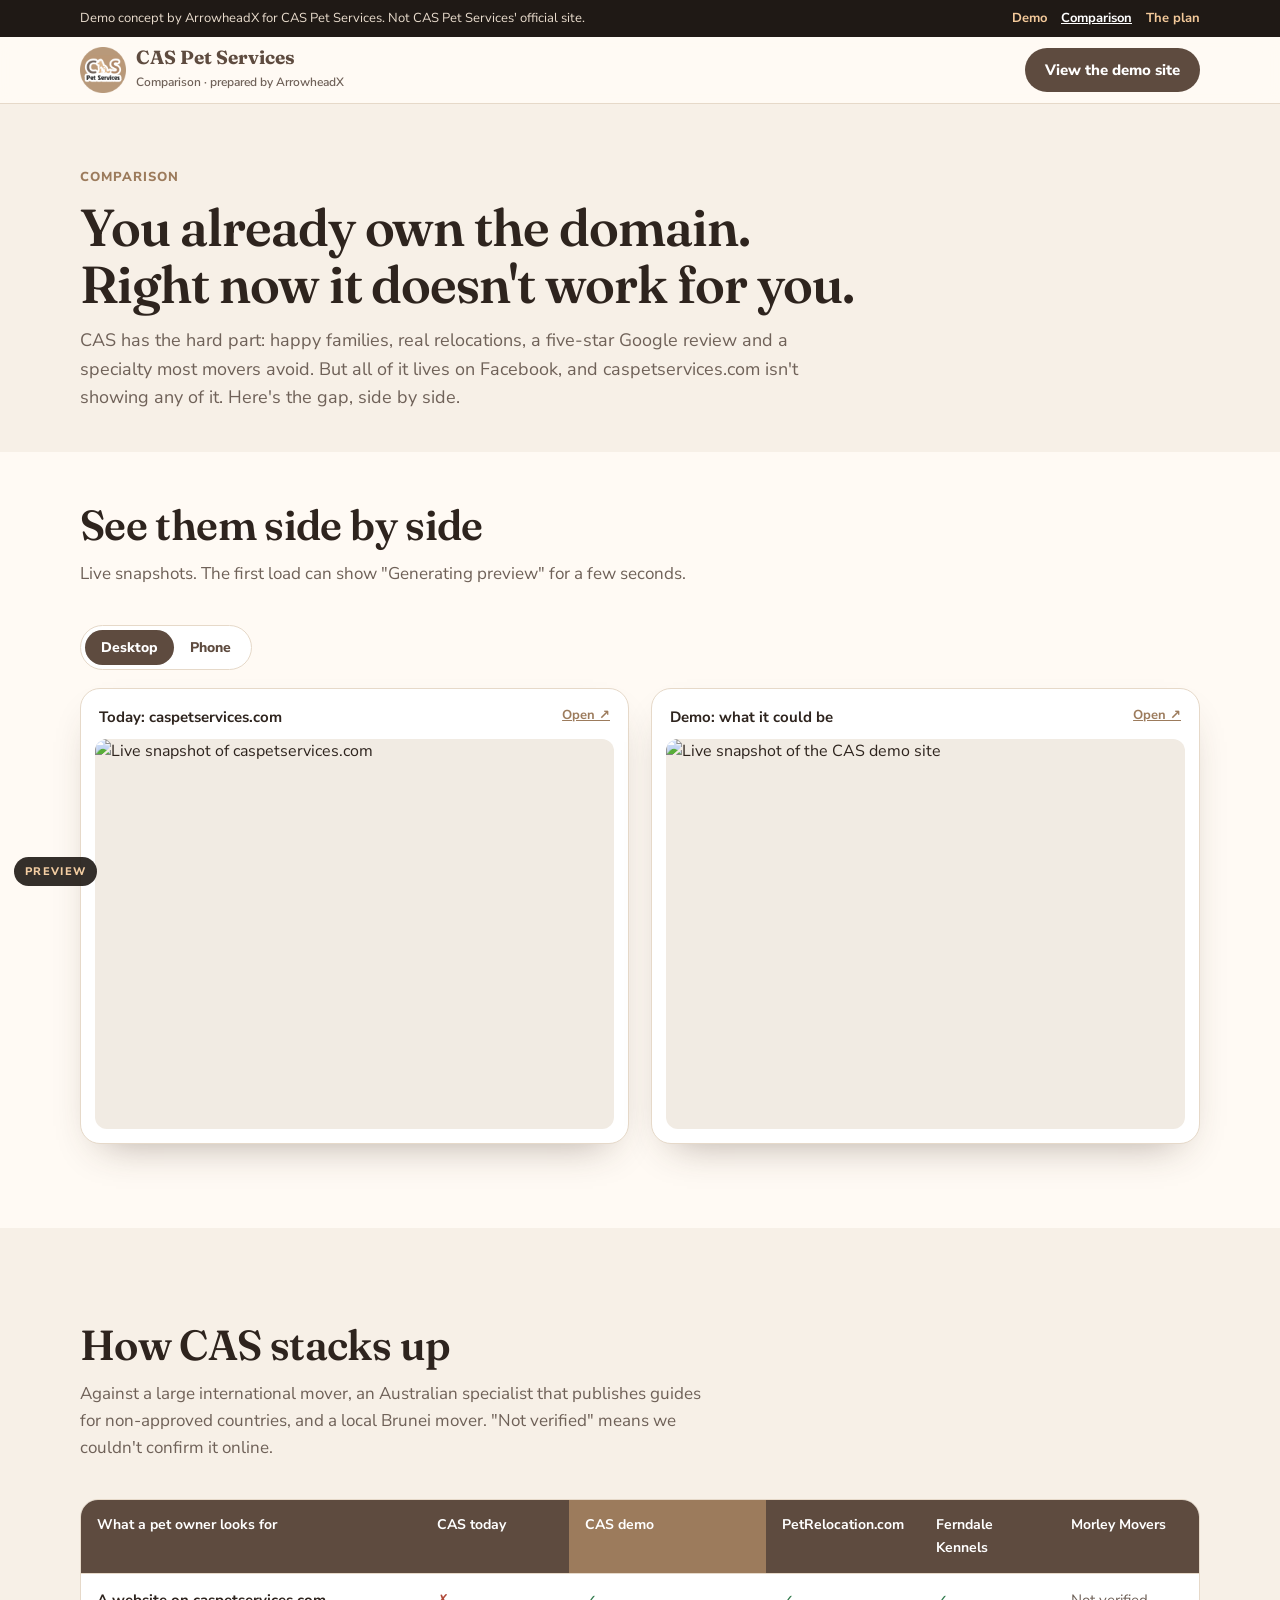
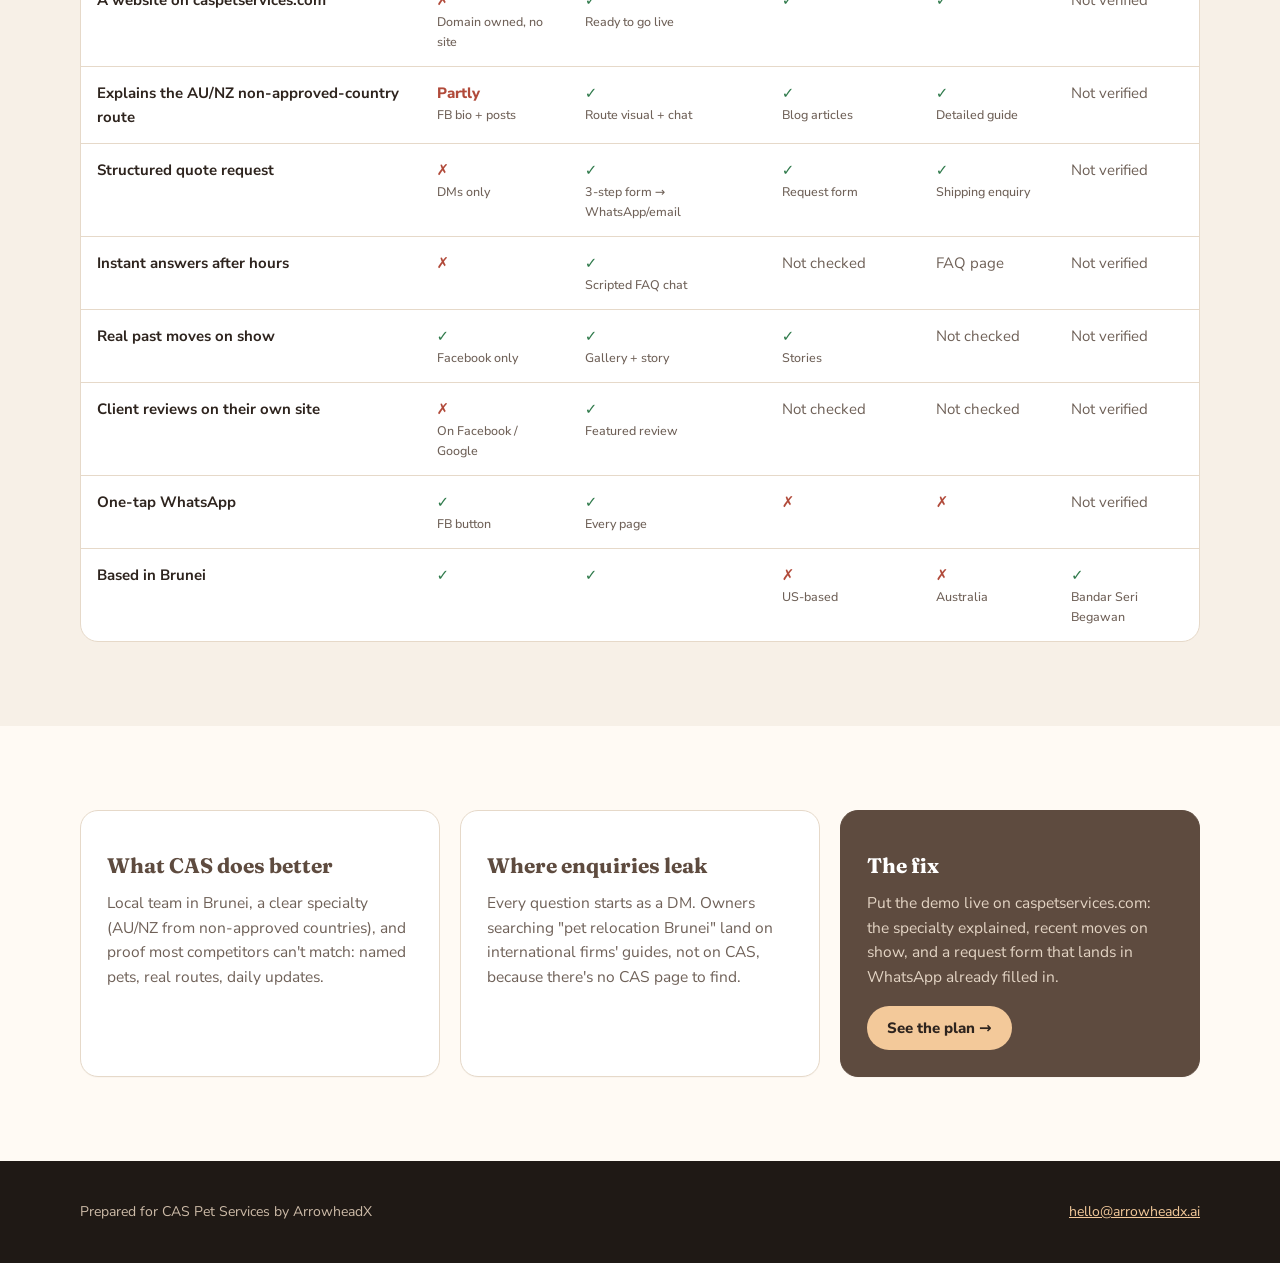
==== compare/index.html @ 69143967 "CAS Pet Services demo: index, compare, pitch Co-Authored-By: Claude Opus 5.5 <noreply@anthropic.com>" ====
<!doctype html>
<html lang="en">
<head>
<meta charset="utf-8">
<meta name="viewport" content="width=device-width,initial-scale=1">
<meta name="robots" content="noindex, nofollow">
<title>CAS Pet Services — Comparison (Demo)</title>
<meta name="description" content="Demo concept: International pet relocation from Brunei. Specialising in moves to Australia and New Zealand from non-approved countries.">
<link rel="icon" href="/img/logo.png">
<link rel="preconnect" href="https://fonts.googleapis.com"><link rel="preconnect" href="https://fonts.gstatic.com" crossorigin>
<link href="https://fonts.googleapis.com/css2?family=Fraunces:ital,opsz,wght@0,9..144,500;0,9..144,600;1,9..144,500&family=Nunito+Sans:opsz,wght@6..12,400;6..12,500;6..12,700;6..12,800&display=swap" rel="stylesheet">
<link rel="stylesheet" href="/styles.css">
</head>
<body>
<div class="demobar"><div class="wrap"><span>Demo concept by ArrowheadX for CAS Pet Services. Not CAS Pet Services' official site.</span><nav><a href="/">Demo</a><a href="/compare" aria-current="page">Comparison</a><a href="/pitch">The plan</a></nav></div></div>
<header class="site"><div class="wrap"><a class="brand" href="/"><img src="/img/logo.png" alt="CAS Pet Services logo"><span><b>CAS Pet Services</b><small>Comparison · prepared by ArrowheadX</small></span></a><a class="btn btn-primary" href="/">View the demo site</a></div></header>
<main>
<section class="page-hero"><div class="wrap"><span class="eyebrow">Comparison</span><h1>You already own the domain.<br>Right now it doesn't work for you.</h1>
<p>CAS has the hard part: happy families, real relocations, a five-star Google review and a specialty most movers avoid. But all of it lives on Facebook, and caspetservices.com isn't showing any of it. Here's the gap, side by side.</p></div></section>
<section style="padding-top:40px"><div class="wrap">
<div class="sec-head"><h2>See them side by side</h2><p>Live snapshots. The first load can show "Generating preview" for a few seconds.</p></div>
<div class="snap-toggle" role="group" aria-label="Snapshot size"><button aria-pressed="true" data-v="desk">Desktop</button><button aria-pressed="false" data-v="phone">Phone</button></div>
<div class="snaps" id="snaps"><div class="snap"><h3><span>Today: caspetservices.com</span><a href="https://caspetservices.com" target="_blank" rel="noopener">Open ↗</a></h3><div class="frame"><img loading="lazy" alt="Live snapshot of caspetservices.com" data-desk="https://s0.wp.com/mshots/v1/https%3A%2F%2Fcaspetservices.com?w=1280&h=960&vpw=1280&vph=960" data-phone="https://s0.wp.com/mshots/v1/https%3A%2F%2Fcaspetservices.com?w=390&h=844&vpw=390&vph=844" src="https://s0.wp.com/mshots/v1/https%3A%2F%2Fcaspetservices.com?w=1280&h=960&vpw=1280&vph=960"></div></div><div class="snap"><h3><span>Demo: what it could be</span><a href="https://cas-pet.demo.axaihq.app/" target="_blank" rel="noopener">Open ↗</a></h3><div class="frame"><img loading="lazy" alt="Live snapshot of the CAS demo site" data-desk="https://s0.wp.com/mshots/v1/https%3A%2F%2Fcas-pet.demo.axaihq.app%2F?w=1280&h=960&vpw=1280&vph=960" data-phone="https://s0.wp.com/mshots/v1/https%3A%2F%2Fcas-pet.demo.axaihq.app%2F?w=390&h=844&vpw=390&vph=844" src="https://s0.wp.com/mshots/v1/https%3A%2F%2Fcas-pet.demo.axaihq.app%2F?w=1280&h=960&vpw=1280&vph=960"></div></div></div>
</div></section>
<section class="alt"><div class="wrap">
<div class="sec-head"><h2>How CAS stacks up</h2><p>Against a large international mover, an Australian specialist that publishes guides for non-approved countries, and a local Brunei mover. "Not verified" means we couldn't confirm it online.</p></div>
<div class="tablewrap reveal"><table><thead><tr><th>What a pet owner looks for</th><th>CAS today</th><th class="us">CAS demo</th><th>PetRelocation.com</th><th>Ferndale Kennels</th><th>Morley Movers</th></tr></thead><tbody><tr><td><b>A website on caspetservices.com</b></td><td class="n">✗<small>Domain owned, no site</small></td><td class="y">✓<small>Ready to go live</small></td><td class="y">✓</td><td class="y">✓</td><td class="u">Not verified</td></tr><tr><td><b>Explains the AU/NZ non-approved-country route</b></td><td class="n">Partly<small>FB bio + posts</small></td><td class="y">✓<small>Route visual + chat</small></td><td class="y">✓<small>Blog articles</small></td><td class="y">✓<small>Detailed guide</small></td><td class="u">Not verified</td></tr><tr><td><b>Structured quote request</b></td><td class="n">✗<small>DMs only</small></td><td class="y">✓<small>3-step form → WhatsApp/email</small></td><td class="y">✓<small>Request form</small></td><td class="y">✓<small>Shipping enquiry</small></td><td class="u">Not verified</td></tr><tr><td><b>Instant answers after hours</b></td><td class="n">✗</td><td class="y">✓<small>Scripted FAQ chat</small></td><td class="u">Not checked</td><td class="u">FAQ page</td><td class="u">Not verified</td></tr><tr><td><b>Real past moves on show</b></td><td class="y">✓<small>Facebook only</small></td><td class="y">✓<small>Gallery + story</small></td><td class="y">✓<small>Stories</small></td><td class="u">Not checked</td><td class="u">Not verified</td></tr><tr><td><b>Client reviews on their own site</b></td><td class="n">✗<small>On Facebook / Google</small></td><td class="y">✓<small>Featured review</small></td><td class="u">Not checked</td><td class="u">Not checked</td><td class="u">Not verified</td></tr><tr><td><b>One-tap WhatsApp</b></td><td class="y">✓<small>FB button</small></td><td class="y">✓<small>Every page</small></td><td class="n">✗</td><td class="n">✗</td><td class="u">Not verified</td></tr><tr><td><b>Based in Brunei</b></td><td class="y">✓</td><td class="y">✓</td><td class="n">✗<small>US-based</small></td><td class="n">✗<small>Australia</small></td><td class="y">✓<small>Bandar Seri Begawan</small></td></tr></tbody></table></div>
</div></section>
<section><div class="wrap">
<div class="cards">
<div class="card reveal"><h3>What CAS does better</h3><p>Local team in Brunei, a clear specialty (AU/NZ from non-approved countries), and proof most competitors can't match: named pets, real routes, daily updates.</p></div>
<div class="card reveal"><h3>Where enquiries leak</h3><p>Every question starts as a DM. Owners searching "pet relocation Brunei" land on international firms' guides, not on CAS, because there's no CAS page to find.</p></div>
<div class="card feature reveal"><h3>The fix</h3><p>Put the demo live on caspetservices.com: the specialty explained, recent moves on show, and a request form that lands in WhatsApp already filled in.</p><a class="btn btn-primary" style="margin-top:16px;background:#f3c99a;color:#2e241e" href="/pitch">See the plan →</a></div>
</div></div></section>
</main>
<footer><div class="wrap"><span>Prepared for CAS Pet Services by ArrowheadX</span><span><a href="mailto:hello@arrowheadx.ai">hello@arrowheadx.ai</a></span></div></footer>
<span class="preview">Preview</span>
<script>
document.querySelectorAll('.snap-toggle button').forEach(function(b){b.addEventListener('click',function(){
var v=b.dataset.v;document.querySelectorAll('.snap-toggle button').forEach(function(x){x.setAttribute('aria-pressed',x===b)});
document.getElementById('snaps').classList.toggle('phone',v==='phone');
document.querySelectorAll('#snaps img').forEach(function(i){i.src=i.dataset[v]});});});
document.querySelectorAll('.reveal').forEach(function(e){e.classList.add('in')});
</script></body>
</html>
---- styles.css ----
:root{
  --tan:#b8987a; --tan-d:#9c7b5c; --brown:#5e4b3f; --ink:#2e241e; --muted:#6f6158;
  --cream:#f7f0e7; --paper:#fffaf4; --line:#e6d9c9; --sage:#7f9a84; --white:#fff;
  --r:18px; --shadow:0 18px 40px -22px rgba(62,44,30,.45);
  --serif:"Fraunces",Georgia,serif; --sans:"Nunito Sans",system-ui,-apple-system,Segoe UI,sans-serif;
}
*{box-sizing:border-box;margin:0;padding:0}
html{scroll-behavior:smooth}
body{font-family:var(--sans);color:var(--ink);background:var(--paper);line-height:1.6;-webkit-font-smoothing:antialiased}
img{max-width:100%;display:block}
a{color:inherit}
.wrap{width:min(1120px,100% - 32px);margin-inline:auto}

/* demo bar */
.demobar{background:#1f1915;color:#e9dccd;font-size:13px;padding:8px 0}
.demobar .wrap{display:flex;gap:14px;align-items:center;justify-content:space-between;flex-wrap:wrap}
.demobar nav{display:flex;gap:14px}
.demobar a{color:#f3c99a;text-decoration:none;font-weight:700}
.demobar a:hover{text-decoration:underline}
.demobar a[aria-current]{color:#fff;text-decoration:underline}

/* header */
header.site{position:sticky;top:0;z-index:40;background:rgba(255,250,244,.92);backdrop-filter:blur(10px);border-bottom:1px solid var(--line)}
header.site .wrap{display:flex;align-items:center;justify-content:space-between;gap:16px;padding:10px 0}
.brand{display:flex;align-items:center;gap:10px;text-decoration:none}
.brand img{width:46px;height:46px}
.brand b{font-family:var(--serif);font-size:19px;color:var(--brown);line-height:1.1}
.brand small{display:block;font-size:12px;color:var(--muted);font-weight:600}
.mainnav{display:flex;gap:22px;font-weight:700;font-size:15px}
.mainnav a{text-decoration:none;color:var(--brown)}
.mainnav a:hover{color:var(--tan-d)}
.btn{white-space:nowrap;display:inline-flex;align-items:center;gap:8px;border:0;border-radius:999px;padding:12px 20px;font:800 15px var(--sans);cursor:pointer;text-decoration:none;transition:transform .2s,box-shadow .2s,background .2s}
.btn:hover{transform:translateY(-2px)}
.btn-primary{background:var(--brown);color:#fff;box-shadow:var(--shadow)}
.btn-primary:hover{background:var(--ink)}
.btn-wa{background:#1f9d55;color:#fff}
.btn-wa:hover{background:#178246}
.btn-ghost{background:transparent;color:var(--brown);border:2px solid var(--brown)}
.btn svg{width:18px;height:18px}
@media (max-width:860px){.mainnav{display:none}}

/* hero */
.hero{background:radial-gradient(1200px 500px at 85% -10%,#ead7c1 0,transparent 60%),var(--cream);padding:72px 0 64px;overflow:hidden}
.hero .wrap{display:grid;grid-template-columns:1.1fr .9fr;gap:48px;align-items:center}
.eyebrow{display:inline-flex;gap:8px;align-items:center;font-weight:800;font-size:13px;letter-spacing:.08em;text-transform:uppercase;color:var(--tan-d)}
.hero h1{font-family:var(--serif);font-weight:600;font-size:clamp(36px,5.4vw,62px);line-height:1.04;color:var(--ink);margin:14px 0 18px;letter-spacing:-.02em}
.hero h1 em{color:var(--tan-d);font-style:italic}
.hero p.lead{font-size:19px;color:var(--muted);max-width:34em}
.hero .ctas{display:flex;gap:12px;flex-wrap:wrap;margin-top:28px}
.hero .facts{display:flex;gap:22px;flex-wrap:wrap;margin-top:30px;font-size:14px;color:var(--muted);font-weight:700}
.hero .facts span{display:flex;gap:6px;align-items:center}
.routecard{background:var(--white);border-radius:28px;padding:26px;box-shadow:var(--shadow);border:1px solid var(--line);position:relative}
.routecard h3{font-family:var(--serif);font-size:20px;color:var(--brown)}
.routecard .sub{font-size:14px;color:var(--muted);margin-bottom:12px}
.routesvg{width:100%;height:auto}
.routesvg .dash{stroke-dasharray:6 7;animation:dash 2.2s linear infinite}
.routesvg .plane{offset-path:path("M60 190 C 140 60, 260 60, 320 130 S 470 210, 520 80");animation:fly 7s ease-in-out infinite;offset-rotate:auto}
@keyframes dash{to{stroke-dashoffset:-26}}
@keyframes fly{0%{offset-distance:0%;opacity:0}8%{opacity:1}92%{opacity:1}100%{offset-distance:100%;opacity:0}}
.routecard .legend{display:grid;grid-template-columns:repeat(3,1fr);gap:8px;margin-top:8px;font-size:12.5px;text-align:center;color:var(--muted)}
.routecard .legend b{display:block;color:var(--ink);font-size:14px}
.routecard .badge{position:absolute;top:-14px;right:18px;background:var(--sage);color:#fff;font-weight:800;font-size:12px;padding:6px 12px;border-radius:999px}
@media (max-width:900px){.hero .wrap{grid-template-columns:1fr}.hero{padding:48px 0}}

/* sections */
section{padding:84px 0}
.sec-head{max-width:640px;margin-bottom:38px}
.sec-head h2{font-family:var(--serif);font-weight:600;font-size:clamp(28px,3.6vw,42px);line-height:1.1;letter-spacing:-.015em;margin:10px 0 12px}
.sec-head p{color:var(--muted);font-size:17px}
.alt{background:var(--cream)}

.cards{display:grid;grid-template-columns:repeat(3,1fr);gap:20px}
.card{background:var(--white);border:1px solid var(--line);border-radius:var(--r);padding:26px;box-shadow:0 1px 0 rgba(0,0,0,.02)}
.card h3{font-family:var(--serif);font-size:21px;margin:12px 0 8px;color:var(--brown)}
.card p{color:var(--muted);font-size:15.5px}
.card .ico{width:46px;height:46px;border-radius:14px;background:var(--cream);display:grid;place-items:center;color:var(--tan-d)}
.card .ico svg{width:24px;height:24px}
.card.feature{background:var(--brown);color:#f5ebe0;border-color:var(--brown)}
.card.feature h3{color:#fff}.card.feature p{color:#e3d4c4}
.card.feature .ico{background:rgba(255,255,255,.12);color:#f3c99a}
.tag{display:inline-block;font-size:12px;font-weight:800;padding:4px 10px;border-radius:999px;background:#efe3d5;color:var(--brown);margin-top:12px}
.card.feature .tag{background:rgba(255,255,255,.14);color:#fff}
@media (max-width:860px){.cards{grid-template-columns:1fr}}

/* steps */
.steps{display:grid;grid-template-columns:repeat(4,1fr);gap:18px;counter-reset:s}
.step{position:relative;background:var(--white);border-radius:var(--r);padding:24px 22px;border:1px solid var(--line)}
.step::before{counter-increment:s;content:counter(s);font-family:var(--serif);font-size:44px;color:var(--tan);line-height:1}
.step h3{font-size:17px;margin:10px 0 6px}
.step p{font-size:15px;color:var(--muted)}
.note{margin-top:22px;font-size:14px;color:var(--muted);background:#fff;border-left:4px solid var(--tan);padding:12px 16px;border-radius:8px}
@media (max-width:900px){.steps{grid-template-columns:1fr 1fr}}
@media (max-width:560px){.steps{grid-template-columns:1fr}}

/* stories */
.story{display:grid;grid-template-columns:1.3fr 1fr;gap:28px;align-items:center;background:var(--white);border-radius:24px;padding:22px;border:1px solid var(--line);box-shadow:var(--shadow)}
.story .pics{display:grid;grid-template-columns:1fr 1fr;gap:10px}
.story .pics img{border-radius:14px;width:100%;aspect-ratio:1.1;object-fit:cover}
.story .pics img:first-child{grid-column:1/-1;aspect-ratio:2/1}
.story h3{font-family:var(--serif);font-size:28px;color:var(--brown);margin:8px 0}
.story p{color:var(--muted)}
.route-pill{display:inline-flex;gap:8px;align-items:center;font-weight:800;background:var(--cream);padding:6px 14px;border-radius:999px;font-size:14px}
@media (max-width:860px){.story{grid-template-columns:1fr}}

/* form */
.formwrap{display:grid;grid-template-columns:.85fr 1.15fr;gap:40px;align-items:start}
.formside .card{margin-top:18px}
.req{background:var(--white);border-radius:24px;padding:28px;border:1px solid var(--line);box-shadow:var(--shadow)}
.progress{display:flex;gap:8px;margin-bottom:22px}
.progress span{flex:1;height:6px;border-radius:6px;background:var(--line);transition:background .3s}
.progress span.on{background:var(--tan-d)}
.req fieldset{border:0;display:none}
.req fieldset.active{display:block;animation:fade .35s ease}
@keyframes fade{from{opacity:0;transform:translateY(8px)}to{opacity:1;transform:none}}
.req legend{font-family:var(--serif);font-size:22px;color:var(--brown);margin-bottom:14px}
.grid2{display:grid;grid-template-columns:1fr 1fr;gap:14px}
@media (max-width:560px){.grid2{grid-template-columns:1fr}}
label{display:block;font-weight:700;font-size:14px;margin-bottom:12px}
label .hint{font-weight:500;color:var(--muted);font-size:12.5px}
input,select,textarea{width:100%;margin-top:6px;font:500 15px var(--sans);padding:12px 14px;border:1.5px solid var(--line);border-radius:12px;background:var(--paper);color:var(--ink)}
input:focus,select:focus,textarea:focus{outline:none;border-color:var(--tan-d);box-shadow:0 0 0 4px rgba(184,152,122,.2)}
.chips{display:flex;gap:8px;flex-wrap:wrap;margin-top:6px}
.chips label{margin:0}
.chips input{position:absolute;opacity:0;width:1px;height:1px}
.chips span{display:inline-block;padding:9px 14px;border:1.5px solid var(--line);border-radius:999px;font-weight:700;font-size:14px;cursor:pointer;background:var(--paper)}
.chips input:checked+span{background:var(--brown);color:#fff;border-color:var(--brown)}
.chips input:focus-visible+span{box-shadow:0 0 0 4px rgba(184,152,122,.35)}
.formnav{display:flex;justify-content:space-between;gap:10px;margin-top:10px}
.callout{background:#fdf3e4;border:1px solid #f0d9b8;border-radius:12px;padding:12px 14px;font-size:14px;color:#7a5a32;margin:4px 0 14px;display:none}
.callout.show{display:block}
.summary{display:none}
.summary.show{display:block;animation:fade .35s ease}
.summary pre{white-space:pre-wrap;font:500 14px/1.55 var(--sans);background:var(--cream);border-radius:12px;padding:16px;margin:14px 0}
.summary .row{display:flex;gap:10px;flex-wrap:wrap}
@media (max-width:900px){.formwrap{grid-template-columns:1fr}}

/* contact */
.contact{display:grid;grid-template-columns:repeat(4,1fr);gap:16px}
.contact .card a{font-weight:800;text-decoration:none;color:var(--brown)}
.contact .card a:hover{text-decoration:underline}
@media (max-width:900px){.contact{grid-template-columns:1fr 1fr}}
@media (max-width:520px){.contact{grid-template-columns:1fr}}

footer{background:#1f1915;color:#cdbba8;padding:40px 0;font-size:14px}
footer .wrap{display:flex;justify-content:space-between;gap:16px;flex-wrap:wrap;align-items:center}
footer a{color:#f3c99a}
.preview{position:fixed;left:14px;bottom:14px;z-index:60;background:#1f1915;color:#f3c99a;font:800 11px var(--sans);letter-spacing:.12em;text-transform:uppercase;padding:7px 11px;border-radius:999px;opacity:.9}

/* chat */
.chat-fab{position:fixed;right:18px;bottom:18px;z-index:70;width:62px;height:62px;border-radius:50%;border:0;background:var(--brown);color:#fff;box-shadow:var(--shadow);cursor:pointer;display:grid;place-items:center}
.chat-fab svg{width:28px;height:28px}
.chat-fab .dot{position:absolute;top:6px;right:6px;width:13px;height:13px;border-radius:50%;background:#3fbf6f;border:2px solid #fff}
.chat{position:fixed;right:18px;bottom:92px;z-index:70;width:min(370px,calc(100vw - 32px));height:min(540px,calc(100vh - 130px));background:#fff;border-radius:22px;box-shadow:0 30px 60px -20px rgba(40,28,20,.5);display:flex;flex-direction:column;overflow:hidden;transform:translateY(16px) scale(.97);opacity:0;pointer-events:none;transition:.25s}
.chat.open{transform:none;opacity:1;pointer-events:auto}
.chat-head{background:var(--brown);color:#fff;padding:14px 16px;display:flex;gap:10px;align-items:center}
.chat-head img{width:38px;height:38px}
.chat-head b{display:block;font-size:15px}.chat-head small{font-size:12px;opacity:.85}
.chat-head button{margin-left:auto;background:none;border:0;color:#fff;font-size:22px;cursor:pointer}
.chat-body{flex:1;overflow-y:auto;padding:14px;display:flex;flex-direction:column;gap:10px;background:var(--paper)}
.msg{max-width:86%;padding:10px 13px;border-radius:16px;font-size:14.5px;line-height:1.45}
.msg.bot{background:#fff;border:1px solid var(--line);border-bottom-left-radius:4px}
.msg.me{background:var(--brown);color:#fff;align-self:flex-end;border-bottom-right-radius:4px}
.msg a{color:var(--tan-d);font-weight:800}
.quick{display:flex;flex-wrap:wrap;gap:6px}
.quick button{border:1.5px solid var(--line);background:#fff;border-radius:999px;padding:6px 11px;font:700 13px var(--sans);cursor:pointer;color:var(--brown)}
.chat form{display:flex;border-top:1px solid var(--line)}
.chat input{margin:0;border:0;border-radius:0;background:#fff}
.chat form button{border:0;background:none;padding:0 16px;font-weight:800;color:var(--brown);cursor:pointer}

/* reveal */
.reveal{opacity:0;transform:translateY(18px);transition:opacity .7s ease,transform .7s ease}
.reveal.in{opacity:1;transform:none}
@media (prefers-reduced-motion:reduce){
  *,*::before,*::after{animation:none!important;transition:none!important;scroll-behavior:auto!important}
  .reveal{opacity:1;transform:none}
  .routesvg .plane{display:none}
}
.sr{position:absolute;width:1px;height:1px;overflow:hidden;clip:rect(0 0 0 0)}
:focus-visible{outline:3px solid var(--tan-d);outline-offset:2px}

/* compare + pitch shared */
.page-hero{background:var(--cream);padding:60px 0 40px}
.page-hero h1{font-family:var(--serif);font-size:clamp(32px,4.6vw,52px);line-height:1.08;font-weight:600;letter-spacing:-.02em;margin:10px 0 14px}
.page-hero p{color:var(--muted);font-size:18px;max-width:42em}
.snap-toggle{display:inline-flex;background:#fff;border:1px solid var(--line);border-radius:999px;padding:4px;margin-bottom:18px}
.snap-toggle button{border:0;background:none;padding:8px 16px;border-radius:999px;font:800 14px var(--sans);cursor:pointer;color:var(--brown)}
.snap-toggle button[aria-pressed=true]{background:var(--brown);color:#fff}
.snaps{display:grid;grid-template-columns:1fr 1fr;gap:22px}
.snap{background:#fff;border:1px solid var(--line);border-radius:20px;padding:14px;box-shadow:var(--shadow)}
.snap h3{font-size:15px;margin:2px 4px 10px;display:flex;justify-content:space-between;gap:8px;flex-wrap:wrap}
.snap h3 a{font-size:13px;color:var(--tan-d)}
.frame{border-radius:12px;overflow:hidden;background:#f1ebe3;aspect-ratio:4/3;display:grid;place-items:center}
.frame img{width:100%;height:100%;object-fit:cover;object-position:top}
.snaps.phone .frame{aspect-ratio:9/16;max-width:300px;margin:0 auto}
@media (max-width:760px){.snaps{grid-template-columns:1fr}}
.tablewrap{overflow-x:auto;border:1px solid var(--line);border-radius:18px;background:#fff}
table{width:100%;border-collapse:collapse;min-width:720px;font-size:15px}
th,td{padding:14px 16px;border-bottom:1px solid var(--line);text-align:left;vertical-align:top}
thead th{background:var(--brown);color:#fff;font-size:14px}
thead th.us{background:var(--tan-d)}
tbody tr:last-child td{border-bottom:0}
td.y{color:#2f7a4b;font-weight:800}td.n{color:#b14a3a;font-weight:800}td.u{color:var(--muted)}
td small{display:block;color:var(--muted);font-weight:500}
.plan{display:grid;grid-template-columns:repeat(3,1fr);gap:20px;counter-reset:p}
.plan .card::before{counter-increment:p;content:"Step " counter(p);font-weight:800;font-size:13px;letter-spacing:.08em;text-transform:uppercase;color:var(--tan-d)}
.plan ul{margin:12px 0 0 18px;color:var(--muted);font-size:15px}
.plan li{margin:4px 0}
@media (max-width:860px){.plan{grid-template-columns:1fr}}
.cta-band{background:var(--brown);color:#f5ebe0;border-radius:28px;padding:40px;display:flex;justify-content:space-between;gap:24px;align-items:center;flex-wrap:wrap}
.cta-band h2{font-family:var(--serif);font-size:32px;color:#fff;font-weight:600}
.cta-band .btn-primary{background:#f3c99a;color:var(--ink)}
.steps.five{grid-template-columns:repeat(5,1fr)}
@media (max-width:1000px){.steps.five{grid-template-columns:1fr 1fr}}
@media (max-width:560px){.steps.five{grid-template-columns:1fr}}
.card .ico{font-size:22px}
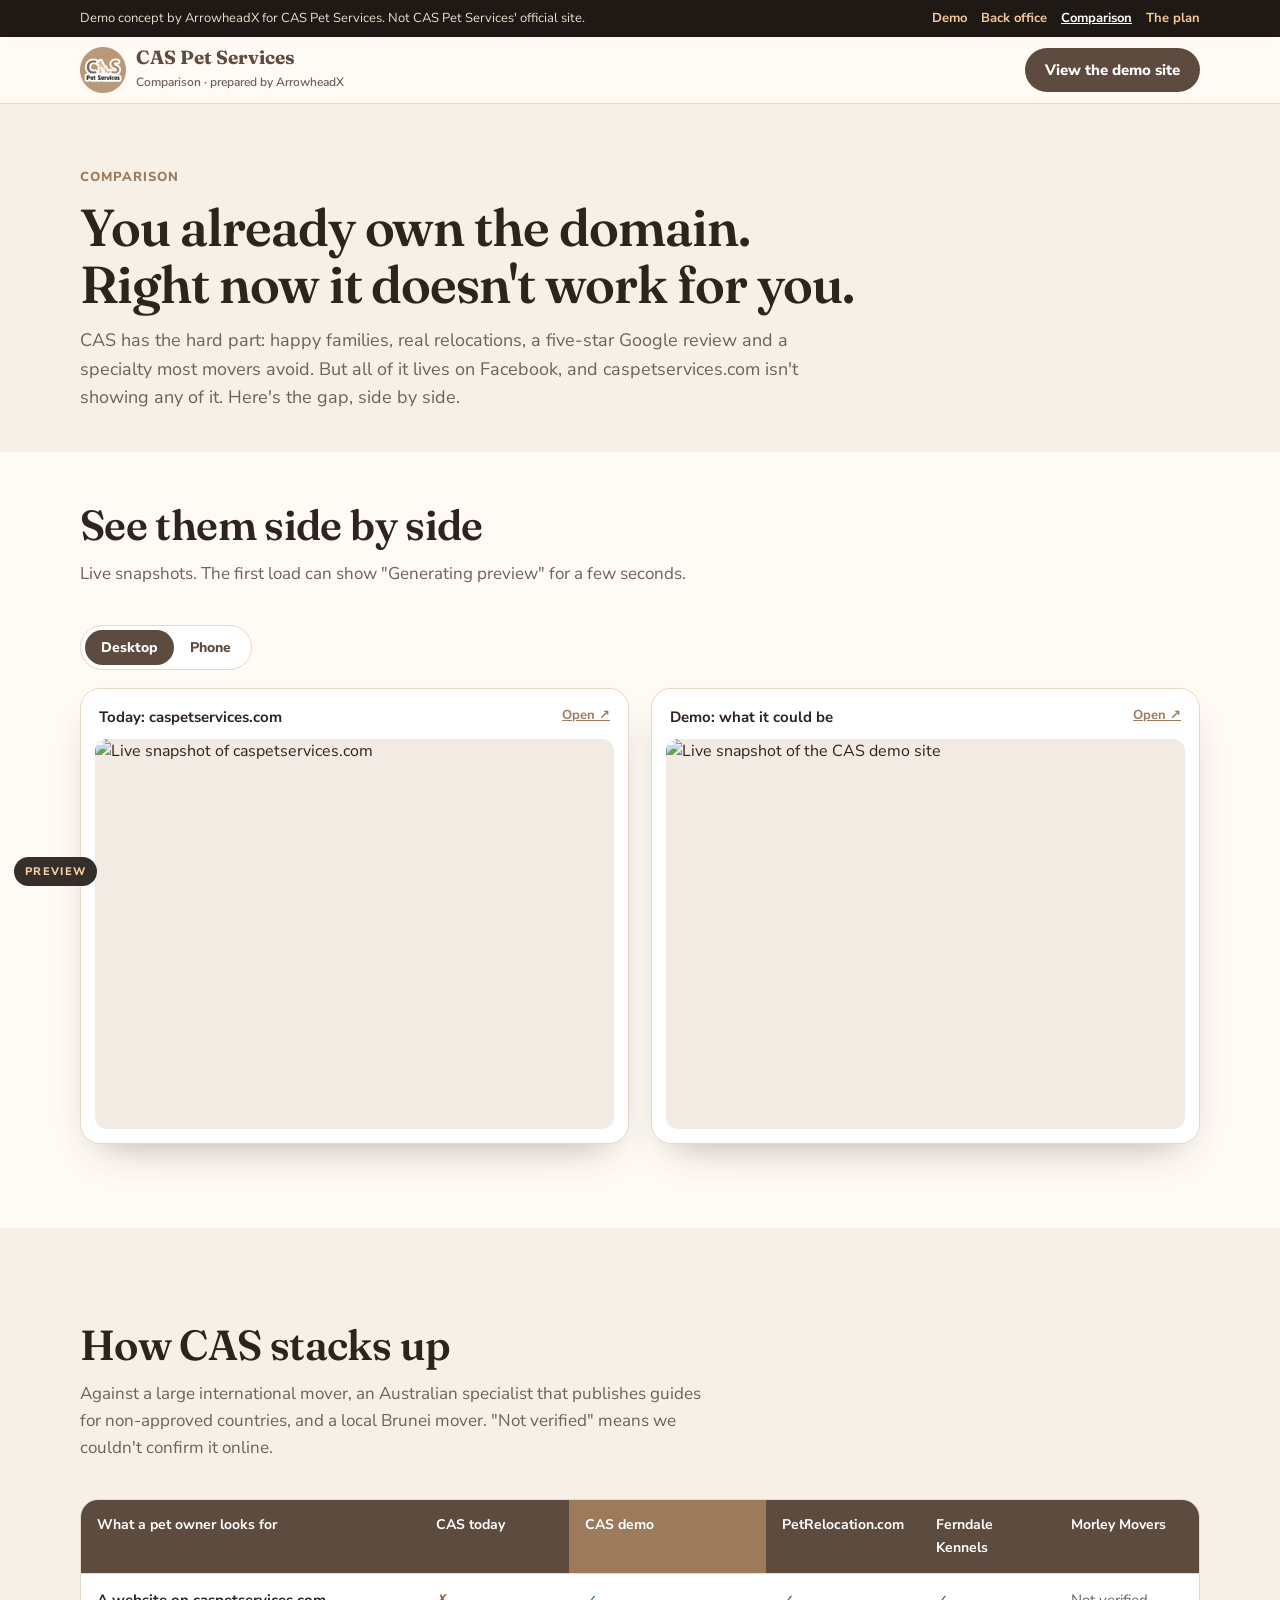
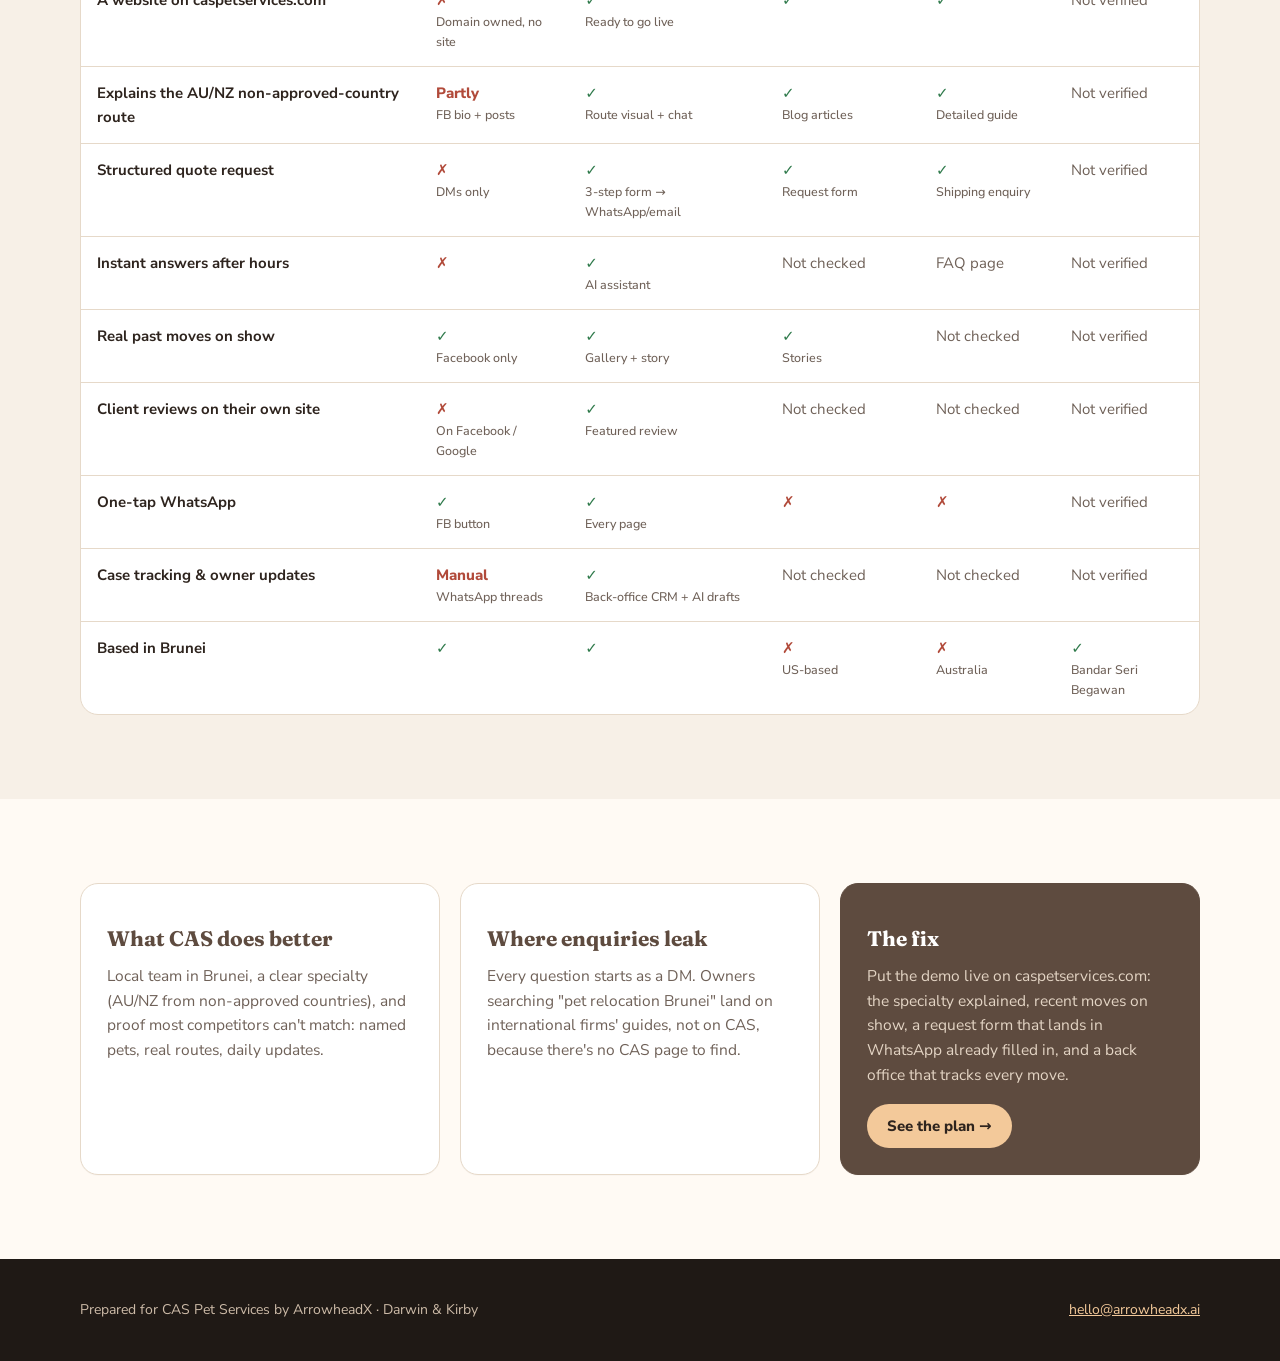
==== commit 31df1f2b: "Animated hero, UK route, AI services section, back-office CRM demo, Kirby credit Co-Authored-By: Cla" ====
--- a/compare/index.html
+++ b/compare/index.html
@@ -12,7 +12,7 @@
 <link rel="stylesheet" href="/styles.css">
 </head>
 <body>
-<div class="demobar"><div class="wrap"><span>Demo concept by ArrowheadX for CAS Pet Services. Not CAS Pet Services' official site.</span><nav><a href="/">Demo</a><a href="/compare" aria-current="page">Comparison</a><a href="/pitch">The plan</a></nav></div></div>
+<div class="demobar"><div class="wrap"><span>Demo concept by ArrowheadX for CAS Pet Services. Not CAS Pet Services' official site.</span><nav><a href="/">Demo</a><a href="/crm">Back office</a><a href="/compare" aria-current="page">Comparison</a><a href="/pitch">The plan</a></nav></div></div>
 <header class="site"><div class="wrap"><a class="brand" href="/"><img src="/img/logo.png" alt="CAS Pet Services logo"><span><b>CAS Pet Services</b><small>Comparison · prepared by ArrowheadX</small></span></a><a class="btn btn-primary" href="/">View the demo site</a></div></header>
 <main>
 <section class="page-hero"><div class="wrap"><span class="eyebrow">Comparison</span><h1>You already own the domain.<br>Right now it doesn't work for you.</h1>
@@ -24,16 +24,16 @@
 </div></section>
 <section class="alt"><div class="wrap">
 <div class="sec-head"><h2>How CAS stacks up</h2><p>Against a large international mover, an Australian specialist that publishes guides for non-approved countries, and a local Brunei mover. "Not verified" means we couldn't confirm it online.</p></div>
-<div class="tablewrap reveal"><table><thead><tr><th>What a pet owner looks for</th><th>CAS today</th><th class="us">CAS demo</th><th>PetRelocation.com</th><th>Ferndale Kennels</th><th>Morley Movers</th></tr></thead><tbody><tr><td><b>A website on caspetservices.com</b></td><td class="n">✗<small>Domain owned, no site</small></td><td class="y">✓<small>Ready to go live</small></td><td class="y">✓</td><td class="y">✓</td><td class="u">Not verified</td></tr><tr><td><b>Explains the AU/NZ non-approved-country route</b></td><td class="n">Partly<small>FB bio + posts</small></td><td class="y">✓<small>Route visual + chat</small></td><td class="y">✓<small>Blog articles</small></td><td class="y">✓<small>Detailed guide</small></td><td class="u">Not verified</td></tr><tr><td><b>Structured quote request</b></td><td class="n">✗<small>DMs only</small></td><td class="y">✓<small>3-step form → WhatsApp/email</small></td><td class="y">✓<small>Request form</small></td><td class="y">✓<small>Shipping enquiry</small></td><td class="u">Not verified</td></tr><tr><td><b>Instant answers after hours</b></td><td class="n">✗</td><td class="y">✓<small>Scripted FAQ chat</small></td><td class="u">Not checked</td><td class="u">FAQ page</td><td class="u">Not verified</td></tr><tr><td><b>Real past moves on show</b></td><td class="y">✓<small>Facebook only</small></td><td class="y">✓<small>Gallery + story</small></td><td class="y">✓<small>Stories</small></td><td class="u">Not checked</td><td class="u">Not verified</td></tr><tr><td><b>Client reviews on their own site</b></td><td class="n">✗<small>On Facebook / Google</small></td><td class="y">✓<small>Featured review</small></td><td class="u">Not checked</td><td class="u">Not checked</td><td class="u">Not verified</td></tr><tr><td><b>One-tap WhatsApp</b></td><td class="y">✓<small>FB button</small></td><td class="y">✓<small>Every page</small></td><td class="n">✗</td><td class="n">✗</td><td class="u">Not verified</td></tr><tr><td><b>Based in Brunei</b></td><td class="y">✓</td><td class="y">✓</td><td class="n">✗<small>US-based</small></td><td class="n">✗<small>Australia</small></td><td class="y">✓<small>Bandar Seri Begawan</small></td></tr></tbody></table></div>
+<div class="tablewrap reveal"><table><thead><tr><th>What a pet owner looks for</th><th>CAS today</th><th class="us">CAS demo</th><th>PetRelocation.com</th><th>Ferndale Kennels</th><th>Morley Movers</th></tr></thead><tbody><tr><td><b>A website on caspetservices.com</b></td><td class="n">✗<small>Domain owned, no site</small></td><td class="y">✓<small>Ready to go live</small></td><td class="y">✓</td><td class="y">✓</td><td class="u">Not verified</td></tr><tr><td><b>Explains the AU/NZ non-approved-country route</b></td><td class="n">Partly<small>FB bio + posts</small></td><td class="y">✓<small>Route visual + chat</small></td><td class="y">✓<small>Blog articles</small></td><td class="y">✓<small>Detailed guide</small></td><td class="u">Not verified</td></tr><tr><td><b>Structured quote request</b></td><td class="n">✗<small>DMs only</small></td><td class="y">✓<small>3-step form → WhatsApp/email</small></td><td class="y">✓<small>Request form</small></td><td class="y">✓<small>Shipping enquiry</small></td><td class="u">Not verified</td></tr><tr><td><b>Instant answers after hours</b></td><td class="n">✗</td><td class="y">✓<small>AI assistant</small></td><td class="u">Not checked</td><td class="u">FAQ page</td><td class="u">Not verified</td></tr><tr><td><b>Real past moves on show</b></td><td class="y">✓<small>Facebook only</small></td><td class="y">✓<small>Gallery + story</small></td><td class="y">✓<small>Stories</small></td><td class="u">Not checked</td><td class="u">Not verified</td></tr><tr><td><b>Client reviews on their own site</b></td><td class="n">✗<small>On Facebook / Google</small></td><td class="y">✓<small>Featured review</small></td><td class="u">Not checked</td><td class="u">Not checked</td><td class="u">Not verified</td></tr><tr><td><b>One-tap WhatsApp</b></td><td class="y">✓<small>FB button</small></td><td class="y">✓<small>Every page</small></td><td class="n">✗</td><td class="n">✗</td><td class="u">Not verified</td></tr><tr><td><b>Case tracking &amp; owner updates</b></td><td class="n">Manual<small>WhatsApp threads</small></td><td class="y">✓<small>Back-office CRM + AI drafts</small></td><td class="u">Not checked</td><td class="u">Not checked</td><td class="u">Not verified</td></tr><tr><td><b>Based in Brunei</b></td><td class="y">✓</td><td class="y">✓</td><td class="n">✗<small>US-based</small></td><td class="n">✗<small>Australia</small></td><td class="y">✓<small>Bandar Seri Begawan</small></td></tr></tbody></table></div>
 </div></section>
 <section><div class="wrap">
 <div class="cards">
 <div class="card reveal"><h3>What CAS does better</h3><p>Local team in Brunei, a clear specialty (AU/NZ from non-approved countries), and proof most competitors can't match: named pets, real routes, daily updates.</p></div>
 <div class="card reveal"><h3>Where enquiries leak</h3><p>Every question starts as a DM. Owners searching "pet relocation Brunei" land on international firms' guides, not on CAS, because there's no CAS page to find.</p></div>
-<div class="card feature reveal"><h3>The fix</h3><p>Put the demo live on caspetservices.com: the specialty explained, recent moves on show, and a request form that lands in WhatsApp already filled in.</p><a class="btn btn-primary" style="margin-top:16px;background:#f3c99a;color:#2e241e" href="/pitch">See the plan →</a></div>
+<div class="card feature reveal"><h3>The fix</h3><p>Put the demo live on caspetservices.com: the specialty explained, recent moves on show, a request form that lands in WhatsApp already filled in, and a back office that tracks every move.</p><a class="btn btn-primary" style="margin-top:16px;background:#f3c99a;color:#2e241e" href="/pitch">See the plan →</a></div>
 </div></div></section>
 </main>
-<footer><div class="wrap"><span>Prepared for CAS Pet Services by ArrowheadX</span><span><a href="mailto:hello@arrowheadx.ai">hello@arrowheadx.ai</a></span></div></footer>
+<footer><div class="wrap"><span>Prepared for CAS Pet Services by ArrowheadX · Darwin &amp; Kirby</span><span><a href="mailto:hello@arrowheadx.ai">hello@arrowheadx.ai</a></span></div></footer>
 <span class="preview">Preview</span>
 <script>
 document.querySelectorAll('.snap-toggle button').forEach(function(b){b.addEventListener('click',function(){
--- a/styles.css
+++ b/styles.css
@@ -213,3 +213,143 @@
 @media (max-width:1000px){.steps.five{grid-template-columns:1fr 1fr}}
 @media (max-width:560px){.steps.five{grid-template-columns:1fr}}
 .card .ico{font-size:22px}
+
+/* ===== animated hero ===== */
+.hero2{position:relative;overflow:hidden;min-height:min(820px,100svh);display:flex;flex-direction:column;justify-content:center;
+  background:linear-gradient(180deg,#f3e6d6 0%,#f7efe5 45%,#fbf6ef 100%);padding:56px 0 0}
+.sky{position:absolute;inset:0;pointer-events:none}
+.cloud{position:absolute;height:46px;border-radius:999px;background:#fff;opacity:.75;filter:blur(.3px);animation:drift linear infinite}
+.cloud::before,.cloud::after{content:"";position:absolute;background:#fff;border-radius:50%}
+.cloud::before{width:56%;height:150%;left:14%;bottom:30%}
+.cloud::after{width:36%;height:120%;right:14%;bottom:36%}
+.c1{width:180px;top:12%;left:-200px;animation-duration:60s}
+.c2{width:120px;top:30%;left:-140px;animation-duration:44s;animation-delay:-20s;opacity:.55}
+.c3{width:220px;top:6%;left:-240px;animation-duration:80s;animation-delay:-50s;opacity:.6}
+.c4{width:140px;top:58%;left:-160px;animation-duration:52s;animation-delay:-8s;opacity:.45}
+@keyframes drift{to{transform:translateX(calc(100vw + 300px))}}
+
+.flightmap{position:absolute;inset:0;width:100%;height:100%;pointer-events:none}
+.flightmap text{font:800 15px var(--sans);fill:var(--brown);opacity:0;animation:fadein .6s ease forwards}
+.flightmap .arc{stroke-dasharray:6 9;stroke-dashoffset:0;opacity:0;animation:arcin 1.2s ease forwards, dashmove 1.6s linear infinite}
+.flightmap .arc.hot{stroke:#7f9a84;stroke-width:3.5}
+.a1{animation-delay:.6s,1.8s!important}.a2{animation-delay:.9s,2.1s!important}.a3{animation-delay:1.2s,2.4s!important}.a4{animation-delay:1.5s,2.7s!important}
+@keyframes arcin{from{opacity:0;clip-path:inset(0 100% 0 0)}to{opacity:.85;clip-path:inset(0 0 0 0)}}
+@keyframes dashmove{to{stroke-dashoffset:-30}}
+.pin circle:first-child{transform:scale(0);transform-box:fill-box;transform-origin:center;animation:pop .5s cubic-bezier(.3,1.6,.5,1) forwards}
+.p0 circle:first-child,.p0 text{animation-delay:.2s}
+.p1 circle:first-child,.p1 text{animation-delay:1.3s}
+.p2 circle:first-child,.p2 text{animation-delay:1.6s}
+.p3 circle:first-child,.p3 text{animation-delay:1.9s}
+.p4 circle:first-child,.p4 text{animation-delay:2.2s}
+@keyframes pop{to{transform:scale(1)}}
+@keyframes fadein{to{opacity:1}}
+.ping{transform-box:fill-box;transform-origin:center;animation:ping 2.4s ease-out infinite}
+@keyframes ping{0%{transform:scale(.5);opacity:.9}100%{transform:scale(2.2);opacity:0}}
+.hubglow{animation:breathe 4s ease-in-out infinite;transform-origin:700px 470px}
+@keyframes breathe{50%{transform:scale(1.15);opacity:.7}}
+.plane-g{opacity:0;animation:fadein .4s 2.6s forwards}
+
+.hero2-grid{position:relative;z-index:2;display:grid;grid-template-columns:1.15fr .85fr;gap:40px;align-items:center}
+.hero2-copy{background:linear-gradient(90deg,rgba(251,246,239,.92) 60%,rgba(251,246,239,0));padding:20px 30px 20px 0;border-radius:24px}
+.hero2 h1{font-family:var(--serif);font-weight:600;font-size:clamp(38px,5.6vw,68px);line-height:1.02;letter-spacing:-.025em;margin:14px 0 18px;color:var(--ink)}
+.hero2 h1 .l1,.hero2 h1 .l2{display:block}
+.rotator{display:inline-block;position:relative;color:var(--tan-d);font-style:italic;white-space:nowrap}
+.rotator .word{display:inline-block;transition:transform .45s cubic-bezier(.6,0,.3,1),opacity .45s}
+.rotator .word.out{transform:translateY(-60%);opacity:0}
+.rotator .word.pre{transform:translateY(60%);opacity:0;transition:none}
+.rotator::after{content:"";position:absolute;left:0;right:0;bottom:.02em;height:.12em;background:#f3c99a;border-radius:4px;z-index:-1;transform-origin:left;animation:underline 1s 1s cubic-bezier(.6,0,.3,1) both}
+@keyframes underline{from{transform:scaleX(0)}}
+.hero2 .lead{font-size:19px;color:var(--muted);max-width:33em}
+.hero2 .lead em{color:var(--brown);font-weight:700}
+.hero2 .ctas{display:flex;gap:12px;flex-wrap:wrap;margin-top:26px}
+.hero2 .facts{display:flex;gap:20px;flex-wrap:wrap;margin-top:26px;font-size:14px;color:var(--muted);font-weight:700}
+.in1,.in2,.in3,.in4,.in5{opacity:0;transform:translateY(22px);animation:rise .9s cubic-bezier(.2,.7,.2,1) forwards}
+.in1{animation-delay:.05s}.in2{animation-delay:.15s}.in3{animation-delay:.35s}.in4{animation-delay:.5s}.in5{animation-delay:.65s}
+@keyframes rise{to{opacity:1;transform:none}}
+
+/* polaroid stack */
+.polaroids{position:relative;height:440px}
+.pol{position:absolute;left:50%;top:50%;width:230px;margin:-170px 0 0 -115px;background:#fff;padding:12px 12px 14px;border-radius:6px;
+  box-shadow:0 22px 40px -18px rgba(62,44,30,.55),0 2px 6px rgba(0,0,0,.06);
+  transition:transform .9s cubic-bezier(.2,.8,.2,1),opacity .9s,z-index 0s .45s;opacity:0}
+.pol img{width:100%;aspect-ratio:5/6;object-fit:cover;border-radius:2px}
+.pol figcaption{font-size:13px;color:var(--muted);padding-top:9px;line-height:1.3}
+.pol figcaption b{display:block;font-family:var(--serif);font-size:19px;color:var(--ink);font-weight:600}
+.pol .tape{position:absolute;top:-12px;left:50%;width:84px;height:24px;margin-left:-42px;background:rgba(243,201,154,.8);transform:rotate(-4deg);border-radius:2px}
+.pol.s0{opacity:1;z-index:5;transform:translate(0,0) rotate(-3deg)}
+.pol.s1{opacity:1;z-index:4;transform:translate(110px,26px) rotate(7deg) scale(.92)}
+.pol.s2{opacity:1;z-index:3;transform:translate(-112px,34px) rotate(-10deg) scale(.88)}
+.pol.s3{opacity:0;z-index:2;transform:translate(0,60px) rotate(2deg) scale(.8)}
+.pol.leave{opacity:0;z-index:6;transform:translate(-40px,-120px) rotate(-18deg) scale(1.05)}
+.polaroids .float{animation:bob 6s ease-in-out infinite}
+@keyframes bob{50%{translate:0 -10px}}
+.stamp{position:absolute;right:2%;top:2%;width:112px;height:112px;z-index:7;animation:spin 18s linear infinite}
+.stamp svg{width:100%;height:100%}
+.stamp text{font:800 10.5px var(--sans);letter-spacing:.18em;fill:var(--brown)}
+.stamp .paw{font-size:26px;letter-spacing:0}
+@keyframes spin{to{transform:rotate(360deg)}}
+
+.ticker{position:relative;z-index:2;margin-top:48px;background:var(--brown);color:#f5ebe0;overflow:hidden;padding:13px 0;font-weight:800;font-size:15px}
+.ticker .track{display:flex;gap:46px;width:max-content;animation:marquee 38s linear infinite}
+.ticker span{white-space:nowrap}
+@keyframes marquee{to{transform:translateX(-50%)}}
+.routewrap{margin-top:26px;max-width:620px}
+
+@media (max-width:900px){
+  .hero2{padding-top:36px;min-height:0}
+  .hero2-grid{grid-template-columns:1fr;gap:10px}
+  .hero2-copy{background:rgba(251,246,239,.88);padding:18px}
+  .polaroids{height:380px}
+  .pol{width:190px;margin:-150px 0 0 -95px}
+  .pol.s1{transform:translate(80px,22px) rotate(7deg) scale(.9)}
+  .pol.s2{transform:translate(-82px,28px) rotate(-10deg) scale(.86)}
+  .stamp{width:88px;height:88px;right:0}
+  .flightmap{opacity:.55}
+}
+@media (prefers-reduced-motion:reduce){
+  .in1,.in2,.in3,.in4,.in5,.flightmap text,.flightmap .arc,.plane-g{opacity:1!important;transform:none!important}
+  .flightmap .arc{opacity:.85!important}
+  .pin circle:first-child{transform:none!important}
+  .plane-g,.ping,.cloud{display:none}
+  .ticker .track{animation:none}
+}
+.a5{animation-delay:1.05s,2.25s!important}
+.p5 circle:first-child,.p5 text{animation-delay:1.45s}
+.cards.four{grid-template-columns:repeat(4,1fr)}
+@media (max-width:1000px){.cards.four{grid-template-columns:1fr 1fr}}
+@media (max-width:560px){.cards.four{grid-template-columns:1fr}}
+.hubglow{transform-origin:860px 600px}
+.flightmap text.hub{font-size:18px}
+@media (min-width:901px){.hero2-copy{background:none;padding:0}}
+/* map lives in the right column now */
+.polaroids{height:540px}
+.polaroids .flightmap{position:absolute;inset:-10px -30px -10px -30px;width:calc(100% + 60px);height:calc(100% + 20px);z-index:0;opacity:1}
+.polaroids .pol{z-index:1;margin-top:-200px}
+.polaroids .pol.s0{z-index:5}.polaroids .pol.s1{z-index:4}.polaroids .pol.s2{z-index:3}.polaroids .pol.leave{z-index:6}
+.flightmap .arc{animation:arcfade 1s ease forwards, dashmove 1.6s linear infinite!important}
+.a1{animation-delay:.6s,0s!important}.a2{animation-delay:.9s,0s!important}.a3{animation-delay:1.2s,0s!important}.a4{animation-delay:1.5s,0s!important}.a5{animation-delay:1.05s,0s!important}
+@keyframes arcfade{from{opacity:0}to{opacity:.85}}
+.hubglow{transform-origin:300px 515px}
+.flightmap text{font-size:16px;paint-order:stroke;stroke:#f7efe5;stroke-width:5px;stroke-linejoin:round}
+.flightmap text.hub{font-size:19px}
+@media (max-width:900px){.polaroids{height:470px}.polaroids .pol{margin-top:-175px}.polaroids .flightmap{opacity:1;inset:-10px -8px;width:calc(100% + 16px)}.flightmap text{font-size:20px}}
+.hero2 h1 .rotator{display:block;min-height:1.08em}
+.hubglow{transform-origin:300px 505px}
+.polaroids .pol{width:196px;margin:-175px 0 0 -98px}
+.polaroids .pol.s1{transform:translate(84px,22px) rotate(7deg) scale(.9)}
+.polaroids .pol.s2{transform:translate(-86px,30px) rotate(-9deg) scale(.86)}
+.polaroids .pol figcaption b{font-size:17px}
+@media (max-width:900px){.polaroids .pol{width:170px;margin:-160px 0 0 -85px}.polaroids .pol.s1{transform:translate(70px,20px) rotate(7deg) scale(.88)}.polaroids .pol.s2{transform:translate(-72px,26px) rotate(-9deg) scale(.84)}}
+.hero2 h1 .rotator::after{display:none}
+.rotator .word{background:linear-gradient(#f3c99a,#f3c99a) no-repeat 0 92%/100% .12em;padding-bottom:.04em}
+/* AI section */
+.ai-grid{display:grid;grid-template-columns:repeat(3,1fr);gap:20px}
+.ai-card{position:relative;background:#fff;border:1px solid var(--line);border-radius:22px;padding:26px;overflow:hidden}
+.ai-card::before{content:"";position:absolute;inset:-40% -40% auto auto;width:220px;height:220px;border-radius:50%;background:radial-gradient(#f3c99a55,transparent 70%)}
+.ai-card h3{font-family:var(--serif);font-size:21px;color:var(--brown);margin:14px 0 8px;position:relative}
+.ai-card p{color:var(--muted);font-size:15.5px;position:relative}
+.ai-card .ai-ico{width:48px;height:48px;border-radius:14px;background:var(--brown);color:#f3c99a;display:grid;place-items:center;font-size:22px;position:relative}
+.ai-badge{display:inline-flex;gap:6px;align-items:center;font-size:12px;font-weight:800;color:#2f7a4b;background:#e6f3ea;border-radius:999px;padding:4px 10px;margin-top:12px;position:relative}
+.ai-cta{display:flex;gap:12px;flex-wrap:wrap;margin-top:24px}
+@media (max-width:860px){.ai-grid{grid-template-columns:1fr}}
+.btn.sm{padding:9px 14px;font-size:13.5px}
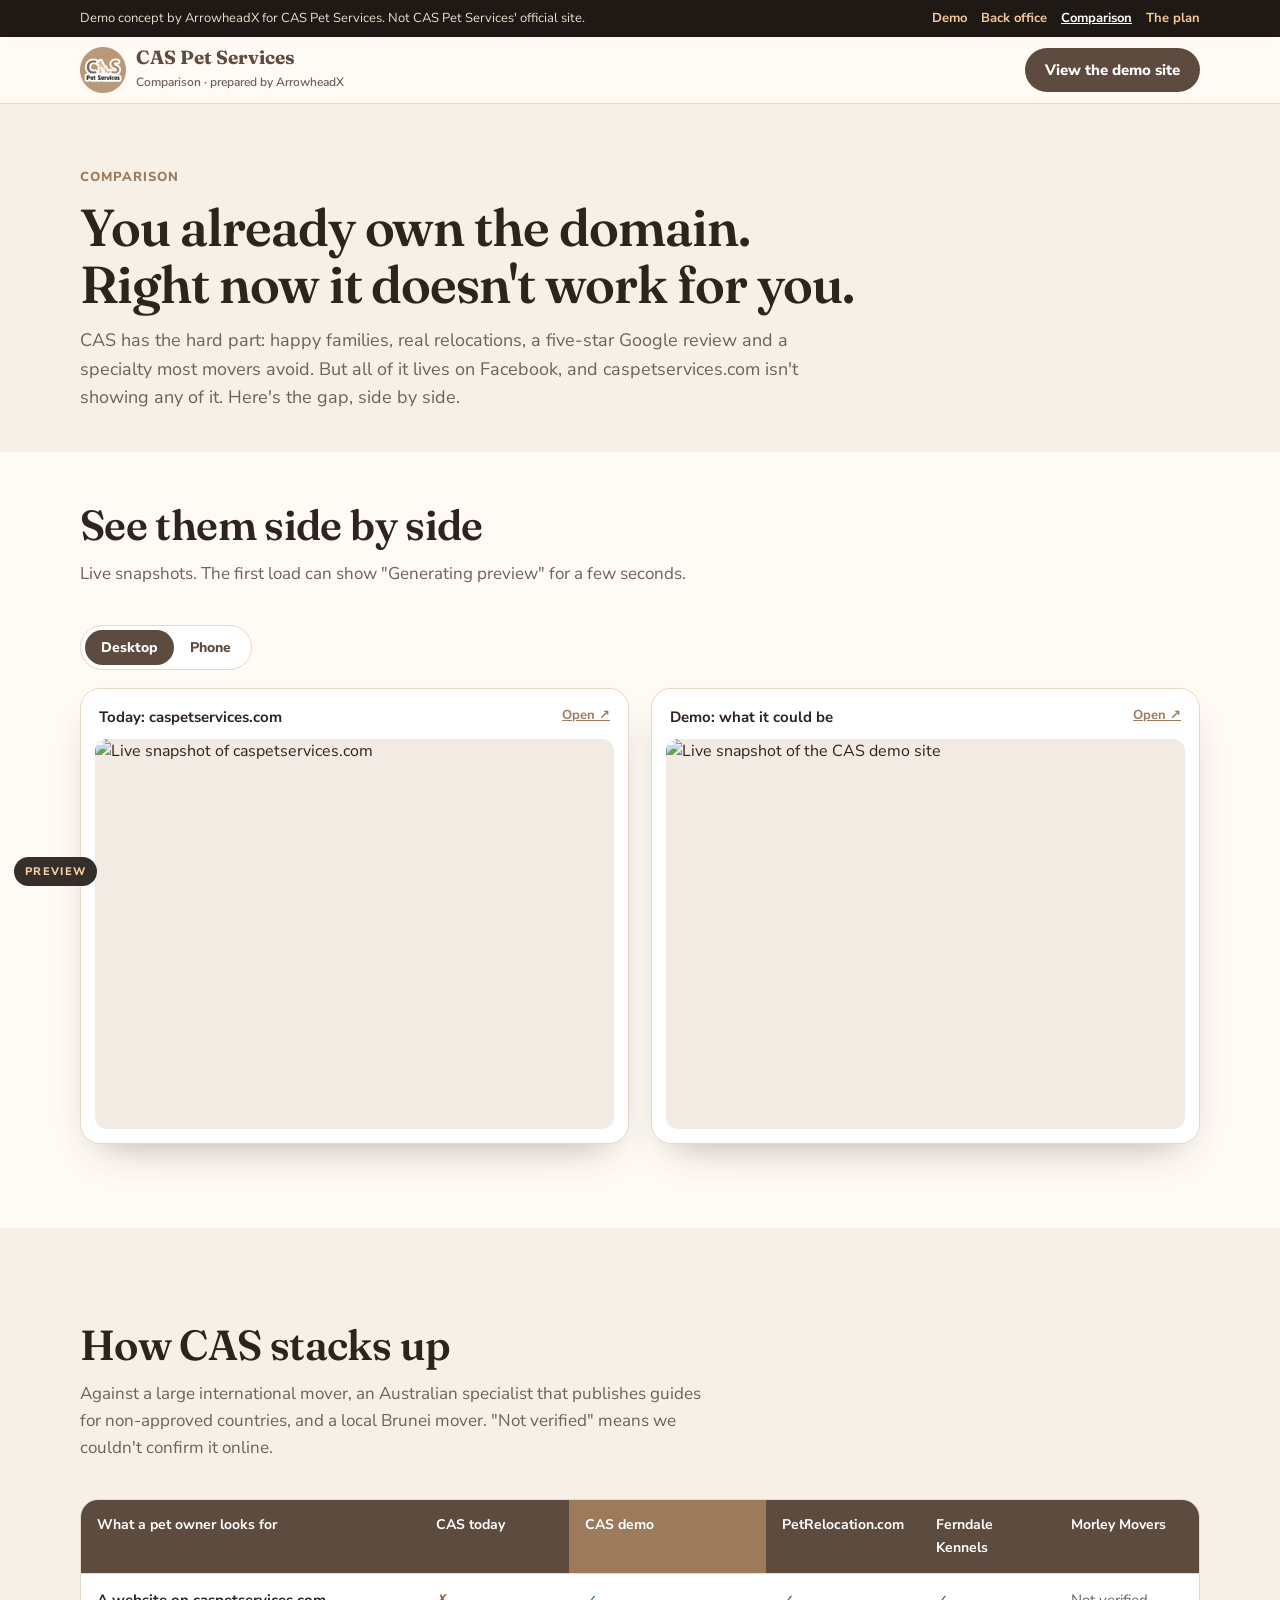
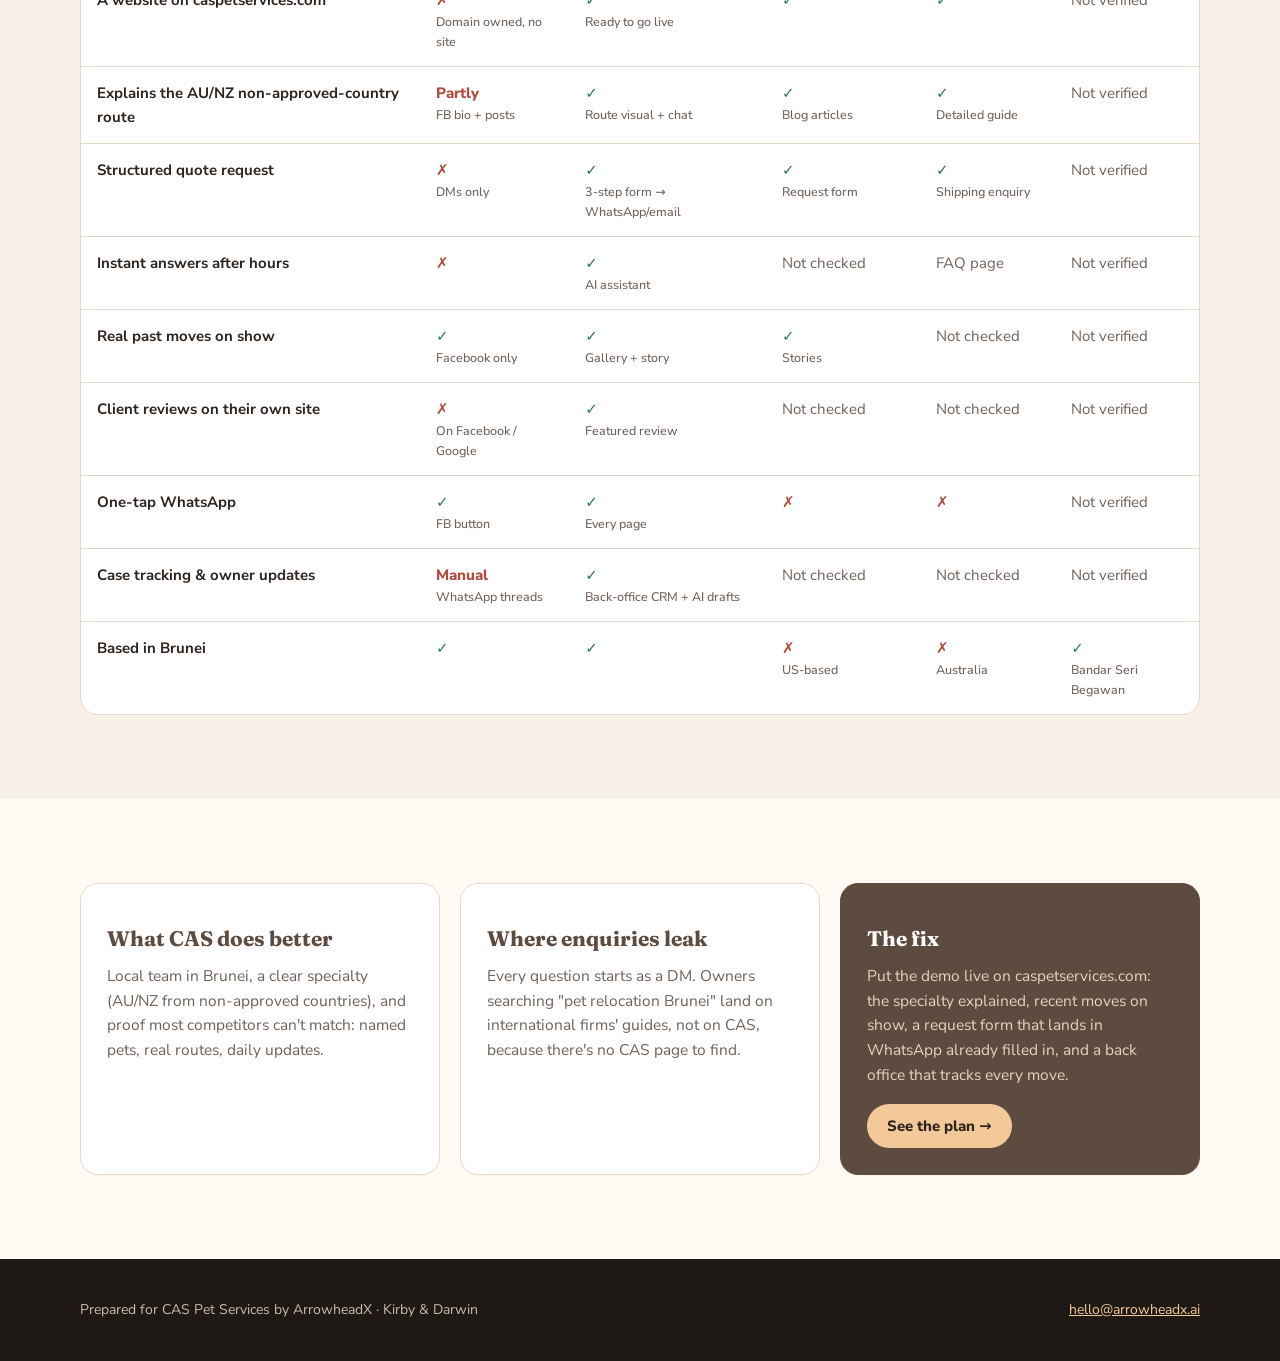
==== commit dc2e1712: "Credit Kirby first Co-Authored-By: Claude Opus 5.5 <noreply@anthropic.com> Claude-Session: https://c" ====
--- a/compare/index.html
+++ b/compare/index.html
@@ -24,16 +24,16 @@
 </div></section>
 <section class="alt"><div class="wrap">
 <div class="sec-head"><h2>How CAS stacks up</h2><p>Against a large international mover, an Australian specialist that publishes guides for non-approved countries, and a local Brunei mover. "Not verified" means we couldn't confirm it online.</p></div>
-<div class="tablewrap reveal"><table><thead><tr><th>What a pet owner looks for</th><th>CAS today</th><th class="us">CAS demo</th><th>PetRelocation.com</th><th>Ferndale Kennels</th><th>Morley Movers</th></tr></thead><tbody><tr><td><b>A website on caspetservices.com</b></td><td class="n">✗<small>Domain owned, no site</small></td><td class="y">✓<small>Ready to go live</small></td><td class="y">✓</td><td class="y">✓</td><td class="u">Not verified</td></tr><tr><td><b>Explains the AU/NZ non-approved-country route</b></td><td class="n">Partly<small>FB bio + posts</small></td><td class="y">✓<small>Route visual + chat</small></td><td class="y">✓<small>Blog articles</small></td><td class="y">✓<small>Detailed guide</small></td><td class="u">Not verified</td></tr><tr><td><b>Structured quote request</b></td><td class="n">✗<small>DMs only</small></td><td class="y">✓<small>3-step form → WhatsApp/email</small></td><td class="y">✓<small>Request form</small></td><td class="y">✓<small>Shipping enquiry</small></td><td class="u">Not verified</td></tr><tr><td><b>Instant answers after hours</b></td><td class="n">✗</td><td class="y">✓<small>AI assistant</small></td><td class="u">Not checked</td><td class="u">FAQ page</td><td class="u">Not verified</td></tr><tr><td><b>Real past moves on show</b></td><td class="y">✓<small>Facebook only</small></td><td class="y">✓<small>Gallery + story</small></td><td class="y">✓<small>Stories</small></td><td class="u">Not checked</td><td class="u">Not verified</td></tr><tr><td><b>Client reviews on their own site</b></td><td class="n">✗<small>On Facebook / Google</small></td><td class="y">✓<small>Featured review</small></td><td class="u">Not checked</td><td class="u">Not checked</td><td class="u">Not verified</td></tr><tr><td><b>One-tap WhatsApp</b></td><td class="y">✓<small>FB button</small></td><td class="y">✓<small>Every page</small></td><td class="n">✗</td><td class="n">✗</td><td class="u">Not verified</td></tr><tr><td><b>Case tracking &amp; owner updates</b></td><td class="n">Manual<small>WhatsApp threads</small></td><td class="y">✓<small>Back-office CRM + AI drafts</small></td><td class="u">Not checked</td><td class="u">Not checked</td><td class="u">Not verified</td></tr><tr><td><b>Based in Brunei</b></td><td class="y">✓</td><td class="y">✓</td><td class="n">✗<small>US-based</small></td><td class="n">✗<small>Australia</small></td><td class="y">✓<small>Bandar Seri Begawan</small></td></tr></tbody></table></div>
+<div class="tablewrap"><table><thead><tr><th>What a pet owner looks for</th><th>CAS today</th><th class="us">CAS demo</th><th>PetRelocation.com</th><th>Ferndale Kennels</th><th>Morley Movers</th></tr></thead><tbody><tr><td><b>A website on caspetservices.com</b></td><td class="n">✗<small>Domain owned, no site</small></td><td class="y">✓<small>Ready to go live</small></td><td class="y">✓</td><td class="y">✓</td><td class="u">Not verified</td></tr><tr><td><b>Explains the AU/NZ non-approved-country route</b></td><td class="n">Partly<small>FB bio + posts</small></td><td class="y">✓<small>Route visual + chat</small></td><td class="y">✓<small>Blog articles</small></td><td class="y">✓<small>Detailed guide</small></td><td class="u">Not verified</td></tr><tr><td><b>Structured quote request</b></td><td class="n">✗<small>DMs only</small></td><td class="y">✓<small>3-step form → WhatsApp/email</small></td><td class="y">✓<small>Request form</small></td><td class="y">✓<small>Shipping enquiry</small></td><td class="u">Not verified</td></tr><tr><td><b>Instant answers after hours</b></td><td class="n">✗</td><td class="y">✓<small>AI assistant</small></td><td class="u">Not checked</td><td class="u">FAQ page</td><td class="u">Not verified</td></tr><tr><td><b>Real past moves on show</b></td><td class="y">✓<small>Facebook only</small></td><td class="y">✓<small>Gallery + story</small></td><td class="y">✓<small>Stories</small></td><td class="u">Not checked</td><td class="u">Not verified</td></tr><tr><td><b>Client reviews on their own site</b></td><td class="n">✗<small>On Facebook / Google</small></td><td class="y">✓<small>Featured review</small></td><td class="u">Not checked</td><td class="u">Not checked</td><td class="u">Not verified</td></tr><tr><td><b>One-tap WhatsApp</b></td><td class="y">✓<small>FB button</small></td><td class="y">✓<small>Every page</small></td><td class="n">✗</td><td class="n">✗</td><td class="u">Not verified</td></tr><tr><td><b>Case tracking &amp; owner updates</b></td><td class="n">Manual<small>WhatsApp threads</small></td><td class="y">✓<small>Back-office CRM + AI drafts</small></td><td class="u">Not checked</td><td class="u">Not checked</td><td class="u">Not verified</td></tr><tr><td><b>Based in Brunei</b></td><td class="y">✓</td><td class="y">✓</td><td class="n">✗<small>US-based</small></td><td class="n">✗<small>Australia</small></td><td class="y">✓<small>Bandar Seri Begawan</small></td></tr></tbody></table></div>
 </div></section>
 <section><div class="wrap">
 <div class="cards">
-<div class="card reveal"><h3>What CAS does better</h3><p>Local team in Brunei, a clear specialty (AU/NZ from non-approved countries), and proof most competitors can't match: named pets, real routes, daily updates.</p></div>
-<div class="card reveal"><h3>Where enquiries leak</h3><p>Every question starts as a DM. Owners searching "pet relocation Brunei" land on international firms' guides, not on CAS, because there's no CAS page to find.</p></div>
-<div class="card feature reveal"><h3>The fix</h3><p>Put the demo live on caspetservices.com: the specialty explained, recent moves on show, a request form that lands in WhatsApp already filled in, and a back office that tracks every move.</p><a class="btn btn-primary" style="margin-top:16px;background:#f3c99a;color:#2e241e" href="/pitch">See the plan →</a></div>
+<div class="card"><h3>What CAS does better</h3><p>Local team in Brunei, a clear specialty (AU/NZ from non-approved countries), and proof most competitors can't match: named pets, real routes, daily updates.</p></div>
+<div class="card"><h3>Where enquiries leak</h3><p>Every question starts as a DM. Owners searching "pet relocation Brunei" land on international firms' guides, not on CAS, because there's no CAS page to find.</p></div>
+<div class="card feature"><h3>The fix</h3><p>Put the demo live on caspetservices.com: the specialty explained, recent moves on show, a request form that lands in WhatsApp already filled in, and a back office that tracks every move.</p><a class="btn btn-primary" style="margin-top:16px;background:#f3c99a;color:#2e241e" href="/pitch">See the plan →</a></div>
 </div></div></section>
 </main>
-<footer><div class="wrap"><span>Prepared for CAS Pet Services by ArrowheadX · Darwin &amp; Kirby</span><span><a href="mailto:hello@arrowheadx.ai">hello@arrowheadx.ai</a></span></div></footer>
+<footer><div class="wrap"><span>Prepared for CAS Pet Services by ArrowheadX · Kirby &amp; Darwin</span><span><a href="mailto:hello@arrowheadx.ai">hello@arrowheadx.ai</a></span></div></footer>
 <span class="preview">Preview</span>
 <script>
 document.querySelectorAll('.snap-toggle button').forEach(function(b){b.addEventListener('click',function(){
